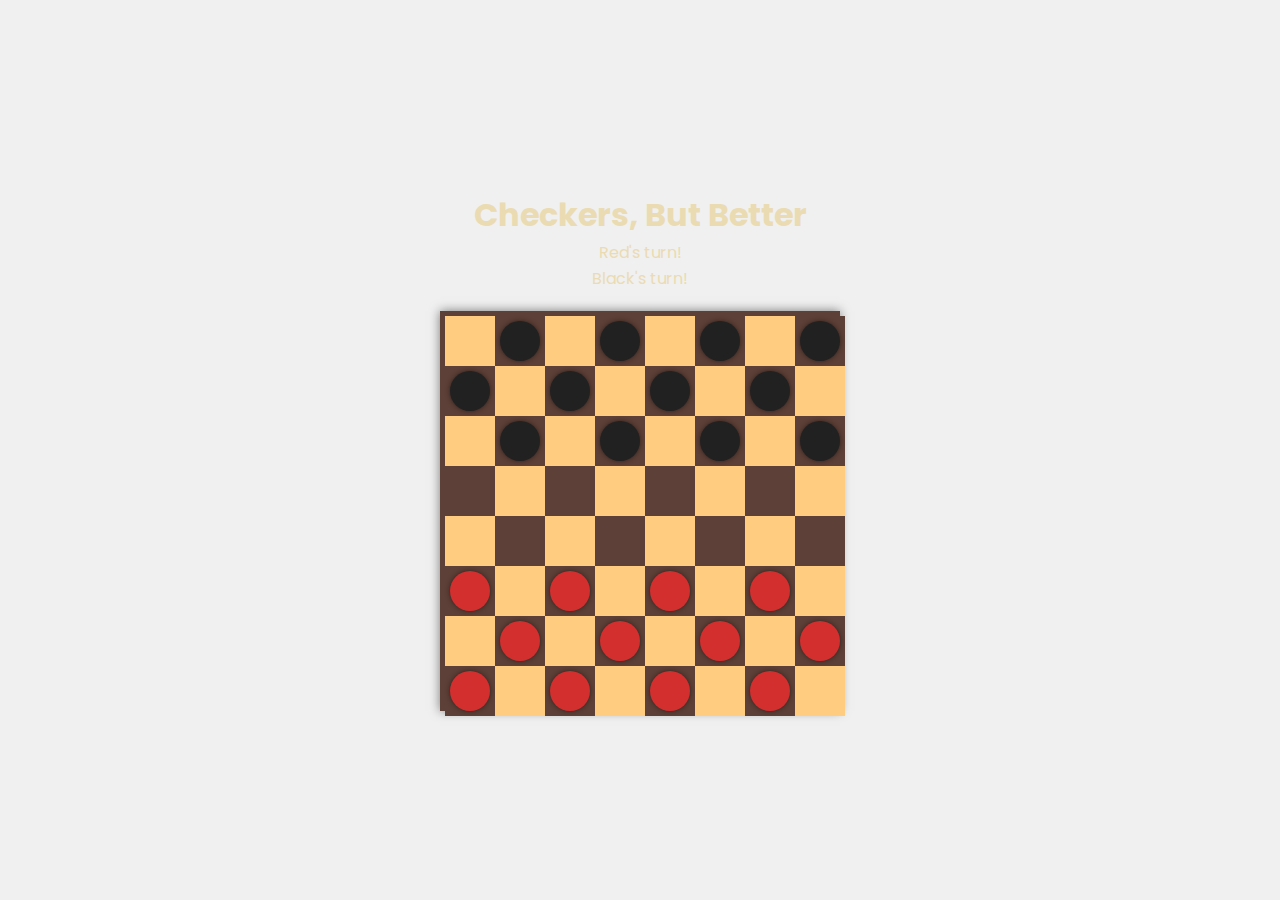
==== checkerboard.html @ ea943187 "Added checkerboard, removed AI mode" ====
<!DOCTYPE html>
<html lang="en">
<head>
    <meta charset="UTF-8">
    <meta name="viewport" content="width=device-width, initial-scale=1.0">
    <title>Checkers, But Better</title>
    <link rel="stylesheet" href="styles.css">
    <link rel="stylesheet" href="checkerboard.css">
    <style>
        .checkers-container {
            display: flex;
            flex-direction: column;
            align-items: center;
            padding: 20px;
        }
        
        .game-info {
            margin-bottom: 20px;
            text-align: center;
        }
        
        .piece {
            width: 40px;
            height: 40px;
            border-radius: 50%;
            margin: 5px;
            cursor: pointer;
            transition: all 0.2s;
        }
        
        .red-piece {
            background-color: #d32f2f;
            box-shadow: 0 0 5px rgba(0, 0, 0, 0.5);
        }
        
        .black-piece {
            background-color: #212121;
            box-shadow: 0 0 5px rgba(0, 0, 0, 0.5);
        }
        
        .king::after {
            content: '♔';
            display: flex;
            justify-content: center;
            align-items: center;
            font-size: 24px;
            color: #fff;
        }
        
        .black-piece.king::after {
            color: #ffcc80;
        }
    </style>
</head>
<body>
    <div class="checkers-container">
        <div class="game-info">
            <h1>Checkers, But Better</h1>
            <p>Red's turn!</p>
            <p>Black's turn!</p>
        </div>
        
        <div class="checkerboard">
            <!-- Row 1 -->
            <div class="square light"></div>
            <div class="square dark"><div class="piece black-piece"></div></div>
            <div class="square light"></div>
            <div class="square dark"><div class="piece black-piece"></div></div>
            <div class="square light"></div>
            <div class="square dark"><div class="piece black-piece"></div></div>
            <div class="square light"></div>
            <div class="square dark"><div class="piece black-piece"></div></div>
            
            <!-- Row 2 -->
            <div class="square dark"><div class="piece black-piece"></div></div>
            <div class="square light"></div>
            <div class="square dark"><div class="piece black-piece"></div></div>
            <div class="square light"></div>
            <div class="square dark"><div class="piece black-piece"></div></div>
            <div class="square light"></div>
            <div class="square dark"><div class="piece black-piece"></div></div>
            <div class="square light"></div>
            
            <!-- Row 3 -->
            <div class="square light"></div>
            <div class="square dark"><div class="piece black-piece"></div></div>
            <div class="square light"></div>
            <div class="square dark"><div class="piece black-piece"></div></div>
            <div class="square light"></div>
            <div class="square dark"><div class="piece black-piece"></div></div>
            <div class="square light"></div>
            <div class="square dark"><div class="piece black-piece"></div></div>
            
            <!-- Row 4 -->
            <div class="square dark"></div>
            <div class="square light"></div>
            <div class="square dark"></div>
            <div class="square light"></div>
            <div class="square dark"></div>
            <div class="square light"></div>
            <div class="square dark"></div>
            <div class="square light"></div>
            
            <!-- Row 5 -->
            <div class="square light"></div>
            <div class="square dark"></div>
            <div class="square light"></div>
            <div class="square dark"></div>
            <div class="square light"></div>
            <div class="square dark"></div>
            <div class="square light"></div>
            <div class="square dark"></div>
            
            <!-- Row 6 -->
            <div class="square dark"><div class="piece red-piece"></div></div>
            <div class="square light"></div>
            <div class="square dark"><div class="piece red-piece"></div></div>
            <div class="square light"></div>
            <div class="square dark"><div class="piece red-piece"></div></div>
            <div class="square light"></div>
            <div class="square dark"><div class="piece red-piece"></div></div>
            <div class="square light"></div>
            
            <!-- Row 7 -->
            <div class="square light"></div>
            <div class="square dark"><div class="piece red-piece"></div></div>
            <div class="square light"></div>
            <div class="square dark"><div class="piece red-piece"></div></div>
            <div class="square light"></div>
            <div class="square dark"><div class="piece red-piece"></div></div>
            <div class="square light"></div>
            <div class="square dark"><div class="piece red-piece"></div></div>
            
            <!-- Row 8 -->
            <div class="square dark"><div class="piece red-piece"></div></div>
            <div class="square light"></div>
            <div class="square dark"><div class="piece red-piece"></div></div>
            <div class="square light"></div>
            <div class="square dark"><div class="piece red-piece"></div></div>
            <div class="square light"></div>
            <div class="square dark"><div class="piece red-piece"></div></div>
            <div class="square light"></div>
        </div>
</body>
</html>
---- styles.css ----
@import url("https://fonts.googleapis.com/css2?family=Poppins:wght@300;400;500;600;700&display=swap");

:root {
    --primary-color: #282828;
    --secondary-color: #3c3836;
    --text-color: #ebdbb2;
}

* {
    margin: 0;
    padding: 0;
    box-sizing: border-box;
    scroll-behavior: smooth;
}

body {
    font-family: 'Poppins', sans-serif;
    line-height: 1.6;
    color: var(--text-color);
    background-color: var(--primary-color);
    overflow-x: hidden;
}

.container {
    width: 100%;
    min-height: 100vh;
    overflow: hidden;
}

h1, h2, h3 {
    font-weight: 700;
}

a {
    text-decoration: none;
    color: inherit;
    transition: var(--transition);
}

/* Hero */
.hero {
    height: 100vh;
    display: flex;
    align-items:center;
    justify-content: center;
    padding: 0 5%;
    position: relative;
}

.hero-content {
    text-align: center;
    max-width: 800px;
}

.hero h1 {
    font-size: 4rem;
    margin-bottom: 1rem;
    color: var(--text-color);
    animation: fadeIn 1.5s ease forwards;
}

.hero p {
    font-size: 1.2rem;
    margin-bottom: 2.5rem;
    opacity: 0;
}

.cta-button {
    display: inline-block;
    padding: 1rem 2rem;
    background-color: var(--secondary-color);
    color: var(--text-color);
    border-radius: 5px;
    font-weight: 600;
    border: none;
    cursor: pointer;
    animation: fadeIn 1.5s ease 1.5s forwards;
}
---- checkerboard.css ----
body {
    display: flex;
    justify-content: center;
    align-items: center;
    height: 100vh;
    margin: 0;
    background-color: #f0f0f0;
}

.checkerboard {
    display: grid;
    grid-template-columns: repeat(8, 50px);
    grid-template-rows: repeat(8, 50px);
    width: 400px;
    height: 400px;
    border: 5px solid #5d4037;
    box-shadow: 0 0 10px rgba(0, 0, 0, 0.5);
}

.square {
    width: 50px;
    height: 50px;
}

.light {
    background-color: #ffcc80; /* Light brown */
}

.dark {
    background-color: #5d4037; /* Dark brown */
}
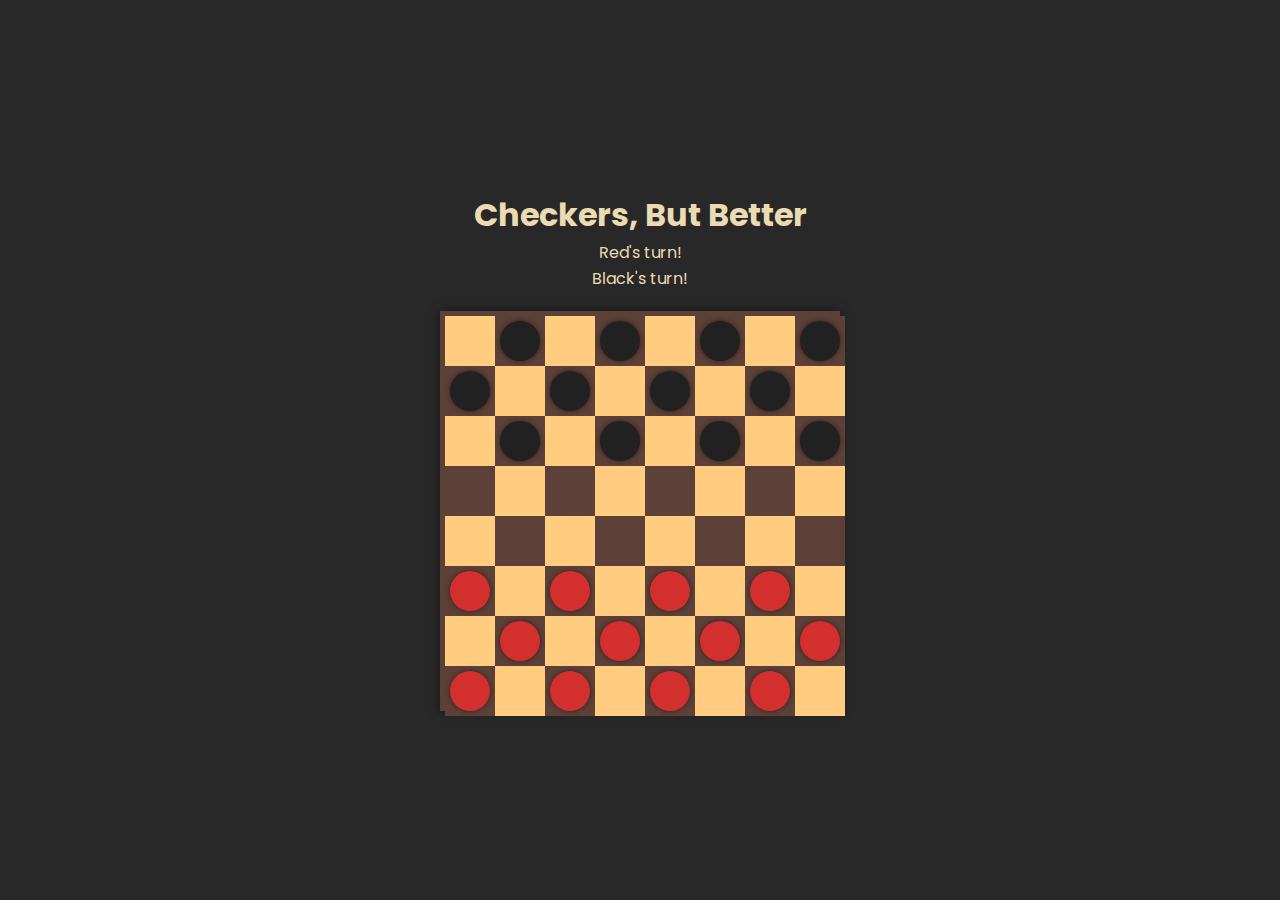
==== commit 8833d035: "Updated checkerboard, added movement script, adjusted stylesheet" ====
--- a/checkerboard.html
+++ b/checkerboard.html
@@ -49,6 +49,10 @@
         
         .black-piece.king::after {
             color: #ffcc80;
+        }
+        
+        .square.highlight {
+            background-color: rgba(255, 255, 0, 0.3);
         }
     </style>
 </head>
@@ -141,5 +145,6 @@
             <div class="square dark"><div class="piece red-piece"></div></div>
             <div class="square light"></div>
         </div>
+    </div>
 </body>
 </html>--- a/styles.css
+++ b/styles.css
@@ -4,6 +4,7 @@
     --primary-color: #282828;
     --secondary-color: #3c3836;
     --text-color: #ebdbb2;
+    --gruvbox-green: #98971a;
 }
 
 * {
@@ -50,6 +51,7 @@
 .hero-content {
     text-align: center;
     max-width: 800px;
+    width: 100%;
 }
 
 .hero h1 {
@@ -65,14 +67,37 @@
     opacity: 0;
 }
 
-.cta-button {
+.title-container {
+    display: flex;
+    align-items: center;
+    justify-content: center;
+    gap: 2rem;
+    flex-wrap: wrap;
+}
+
+.start-button {
     display: inline-block;
-    padding: 1rem 2rem;
-    background-color: var(--secondary-color);
+    font-size: 2rem;
     color: var(--text-color);
-    border-radius: 5px;
     font-weight: 600;
-    border: none;
     cursor: pointer;
-    animation: fadeIn 1.5s ease 1.5s forwards;
+    transition: color 0.5s ease, transform 0.3s ease;
+    animation: fadeIn 1.5s ease forwards;
+    opacity: 0;
+    /* Removed padding, background-color, border-radius, and border properties */
+}
+
+.start-button:hover {
+    color: var(--gruvbox-green);
+    transform: scale(1.05);
+    /* Removed background-color change on hover */
+}
+
+@keyframes fadeIn {
+    0% {
+        opacity: 0;
+    }
+    100% {
+        opacity: 1;
+    }
 }--- a/checkerboard.css
+++ b/checkerboard.css
@@ -4,7 +4,7 @@
     align-items: center;
     height: 100vh;
     margin: 0;
-    background-color: #f0f0f0;
+    background-color: #282828;
 }
 
 .checkerboard {
